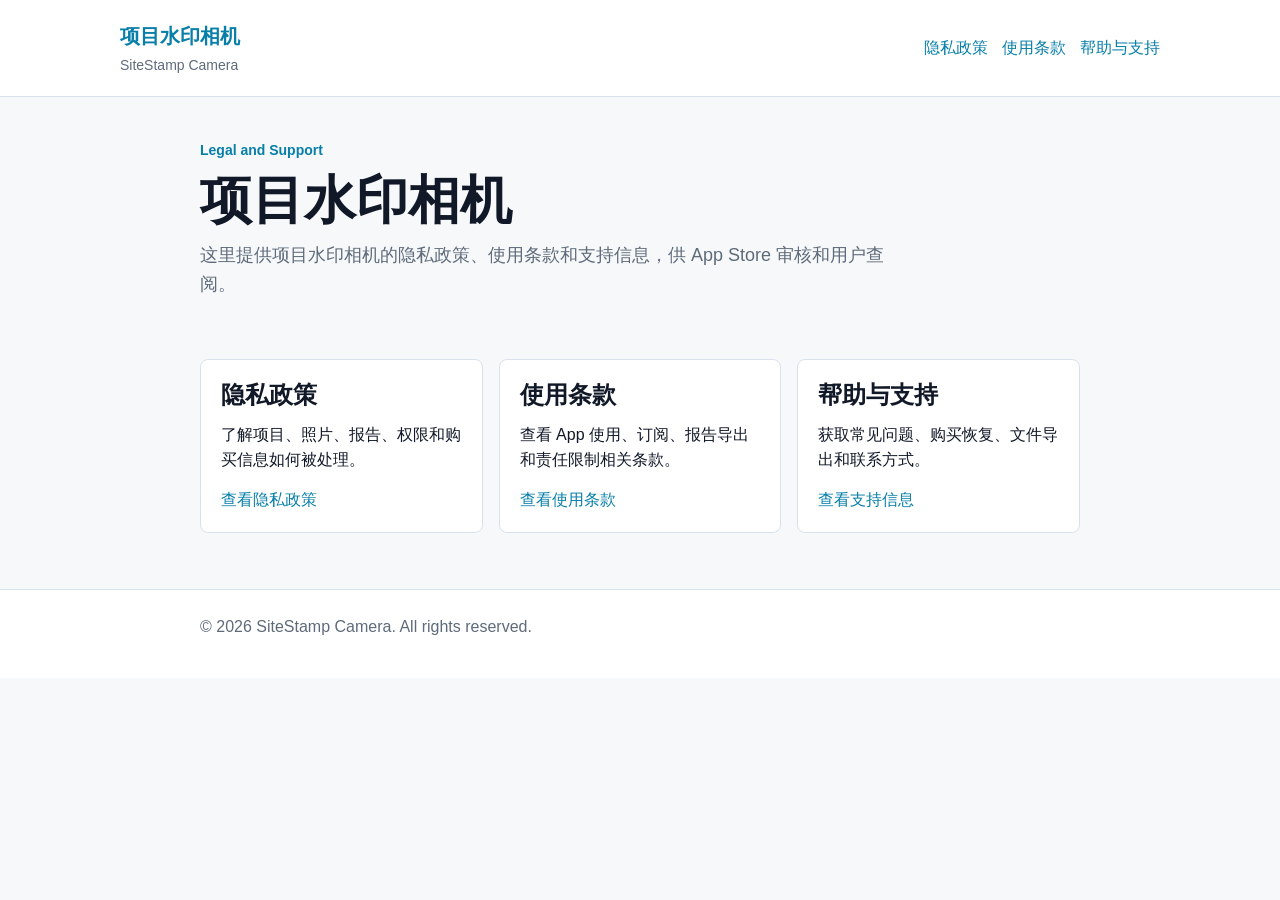
==== index.html @ 1b377b4e "配置文档" ====
<!doctype html>
<html lang="zh-CN">
  <head>
    <meta charset="utf-8">
    <meta name="viewport" content="width=device-width, initial-scale=1">
    <title>项目水印相机 | SiteStamp Camera</title>
    <meta name="description" content="项目水印相机的隐私政策、使用条款和支持信息。">
    <link rel="stylesheet" href="styles.css">
  </head>
  <body>
    <header class="site-header">
      <nav class="nav" aria-label="Main navigation">
        <a class="brand" href="index.html">
          <strong>项目水印相机</strong>
          <span>SiteStamp Camera</span>
        </a>
        <div class="nav-links">
          <a href="privacy.html">隐私政策</a>
          <a href="terms.html">使用条款</a>
          <a href="support.html">帮助与支持</a>
        </div>
      </nav>
    </header>

    <main class="container">
      <section class="hero">
        <p class="eyebrow">Legal and Support</p>
        <h1>项目水印相机</h1>
        <p class="lead">这里提供项目水印相机的隐私政策、使用条款和支持信息，供 App Store 审核和用户查阅。</p>
      </section>

      <section class="card-grid" aria-label="Legal pages">
        <article class="card">
          <h2>隐私政策</h2>
          <p>了解项目、照片、报告、权限和购买信息如何被处理。</p>
          <a href="privacy.html">查看隐私政策</a>
        </article>
        <article class="card">
          <h2>使用条款</h2>
          <p>查看 App 使用、订阅、报告导出和责任限制相关条款。</p>
          <a href="terms.html">查看使用条款</a>
        </article>
        <article class="card">
          <h2>帮助与支持</h2>
          <p>获取常见问题、购买恢复、文件导出和联系方式。</p>
          <a href="support.html">查看支持信息</a>
        </article>
      </section>
    </main>

    <footer class="site-footer">
      <div class="container">
        <p>© 2026 SiteStamp Camera. All rights reserved.</p>
      </div>
    </footer>
  </body>
</html>
---- styles.css ----
:root {
  color-scheme: light;
  --bg: #f6f8fa;
  --surface: #ffffff;
  --ink: #111827;
  --muted: #5f6b7a;
  --line: #d9e2ec;
  --accent: #087fa8;
  --accent-dark: #066383;
}

* {
  box-sizing: border-box;
}

html {
  font-family: -apple-system, BlinkMacSystemFont, "Segoe UI", sans-serif;
  line-height: 1.6;
  background: var(--bg);
  color: var(--ink);
}

body {
  margin: 0;
}

a {
  color: var(--accent);
  text-decoration: none;
}

a:hover {
  color: var(--accent-dark);
  text-decoration: underline;
}

.site-header {
  background: var(--surface);
  border-bottom: 1px solid var(--line);
}

.nav {
  width: min(1040px, calc(100% - 32px));
  margin: 0 auto;
  padding: 20px 0;
  display: flex;
  align-items: center;
  justify-content: space-between;
  gap: 16px;
}

.brand {
  display: grid;
  gap: 2px;
}

.brand strong {
  font-size: 20px;
  letter-spacing: 0;
}

.brand span {
  color: var(--muted);
  font-size: 14px;
}

.nav-links {
  display: flex;
  flex-wrap: wrap;
  gap: 14px;
  justify-content: flex-end;
}

.container {
  width: min(880px, calc(100% - 32px));
  margin: 0 auto;
  padding: 42px 0 56px;
}

.hero {
  padding: 0 0 22px;
}

.eyebrow {
  color: var(--accent);
  font-size: 14px;
  font-weight: 700;
  margin: 0 0 10px;
}

h1 {
  margin: 0 0 12px;
  font-size: clamp(32px, 5vw, 52px);
  line-height: 1.1;
  letter-spacing: 0;
}

h2 {
  margin: 36px 0 12px;
  font-size: 24px;
  line-height: 1.25;
  letter-spacing: 0;
}

h3 {
  margin: 24px 0 8px;
  font-size: 18px;
  line-height: 1.3;
  letter-spacing: 0;
}

p {
  margin: 0 0 14px;
}

ul {
  margin: 0 0 16px;
  padding-left: 22px;
}

li + li {
  margin-top: 8px;
}

.lead {
  font-size: 18px;
  color: var(--muted);
  max-width: 720px;
}

.card-grid {
  display: grid;
  grid-template-columns: repeat(3, minmax(0, 1fr));
  gap: 16px;
  margin-top: 24px;
}

.card {
  background: var(--surface);
  border: 1px solid var(--line);
  border-radius: 8px;
  padding: 20px;
}

.card h2,
.card h3 {
  margin-top: 0;
}

.document {
  background: var(--surface);
  border: 1px solid var(--line);
  border-radius: 8px;
  padding: clamp(22px, 5vw, 44px);
}

.meta {
  color: var(--muted);
  font-size: 14px;
  margin-bottom: 24px;
}

.language-block {
  border-top: 1px solid var(--line);
  margin-top: 34px;
  padding-top: 30px;
}

.notice {
  background: #edf8fb;
  border: 1px solid #b9e2ee;
  border-radius: 8px;
  padding: 14px 16px;
  color: #134e63;
  margin: 22px 0;
}

.site-footer {
  border-top: 1px solid var(--line);
  color: var(--muted);
  padding: 24px 0;
  background: var(--surface);
}

.site-footer .container {
  padding: 0;
}

@media (max-width: 720px) {
  .nav {
    align-items: flex-start;
    flex-direction: column;
  }

  .nav-links {
    justify-content: flex-start;
  }

  .card-grid {
    grid-template-columns: 1fr;
  }
}
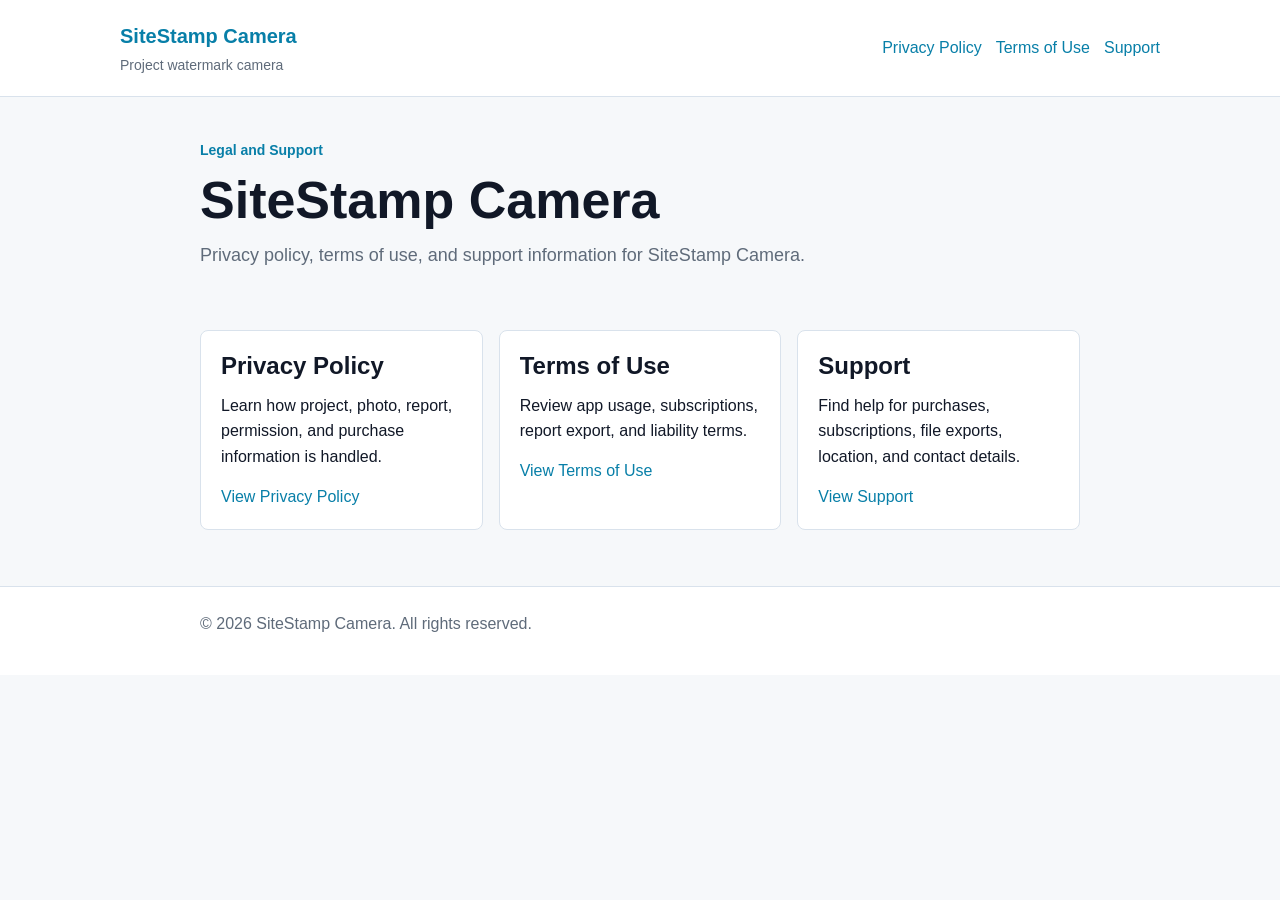
==== commit d45d5df6: "Make legal pages English only" ====
--- a/index.html
+++ b/index.html
@@ -1,23 +1,23 @@
 <!doctype html>
-<html lang="zh-CN">
+<html lang="en">
   <head>
     <meta charset="utf-8">
     <meta name="viewport" content="width=device-width, initial-scale=1">
-    <title>项目水印相机 | SiteStamp Camera</title>
-    <meta name="description" content="项目水印相机的隐私政策、使用条款和支持信息。">
+    <title>SiteStamp Camera</title>
+    <meta name="description" content="Privacy policy, terms of use, and support information for SiteStamp Camera.">
     <link rel="stylesheet" href="styles.css">
   </head>
   <body>
     <header class="site-header">
       <nav class="nav" aria-label="Main navigation">
         <a class="brand" href="index.html">
-          <strong>项目水印相机</strong>
-          <span>SiteStamp Camera</span>
+          <strong>SiteStamp Camera</strong>
+          <span>Project watermark camera</span>
         </a>
         <div class="nav-links">
-          <a href="privacy.html">隐私政策</a>
-          <a href="terms.html">使用条款</a>
-          <a href="support.html">帮助与支持</a>
+          <a href="privacy.html">Privacy Policy</a>
+          <a href="terms.html">Terms of Use</a>
+          <a href="support.html">Support</a>
         </div>
       </nav>
     </header>
@@ -25,25 +25,25 @@
     <main class="container">
       <section class="hero">
         <p class="eyebrow">Legal and Support</p>
-        <h1>项目水印相机</h1>
-        <p class="lead">这里提供项目水印相机的隐私政策、使用条款和支持信息，供 App Store 审核和用户查阅。</p>
+        <h1>SiteStamp Camera</h1>
+        <p class="lead">Privacy policy, terms of use, and support information for SiteStamp Camera.</p>
       </section>
 
       <section class="card-grid" aria-label="Legal pages">
         <article class="card">
-          <h2>隐私政策</h2>
-          <p>了解项目、照片、报告、权限和购买信息如何被处理。</p>
-          <a href="privacy.html">查看隐私政策</a>
+          <h2>Privacy Policy</h2>
+          <p>Learn how project, photo, report, permission, and purchase information is handled.</p>
+          <a href="privacy.html">View Privacy Policy</a>
         </article>
         <article class="card">
-          <h2>使用条款</h2>
-          <p>查看 App 使用、订阅、报告导出和责任限制相关条款。</p>
-          <a href="terms.html">查看使用条款</a>
+          <h2>Terms of Use</h2>
+          <p>Review app usage, subscriptions, report export, and liability terms.</p>
+          <a href="terms.html">View Terms of Use</a>
         </article>
         <article class="card">
-          <h2>帮助与支持</h2>
-          <p>获取常见问题、购买恢复、文件导出和联系方式。</p>
-          <a href="support.html">查看支持信息</a>
+          <h2>Support</h2>
+          <p>Find help for purchases, subscriptions, file exports, location, and contact details.</p>
+          <a href="support.html">View Support</a>
         </article>
       </section>
     </main>
--- a/styles.css
+++ b/styles.css
@@ -160,12 +160,6 @@
   margin-bottom: 24px;
 }
 
-.language-block {
-  border-top: 1px solid var(--line);
-  margin-top: 34px;
-  padding-top: 30px;
-}
-
 .notice {
   background: #edf8fb;
   border: 1px solid #b9e2ee;
